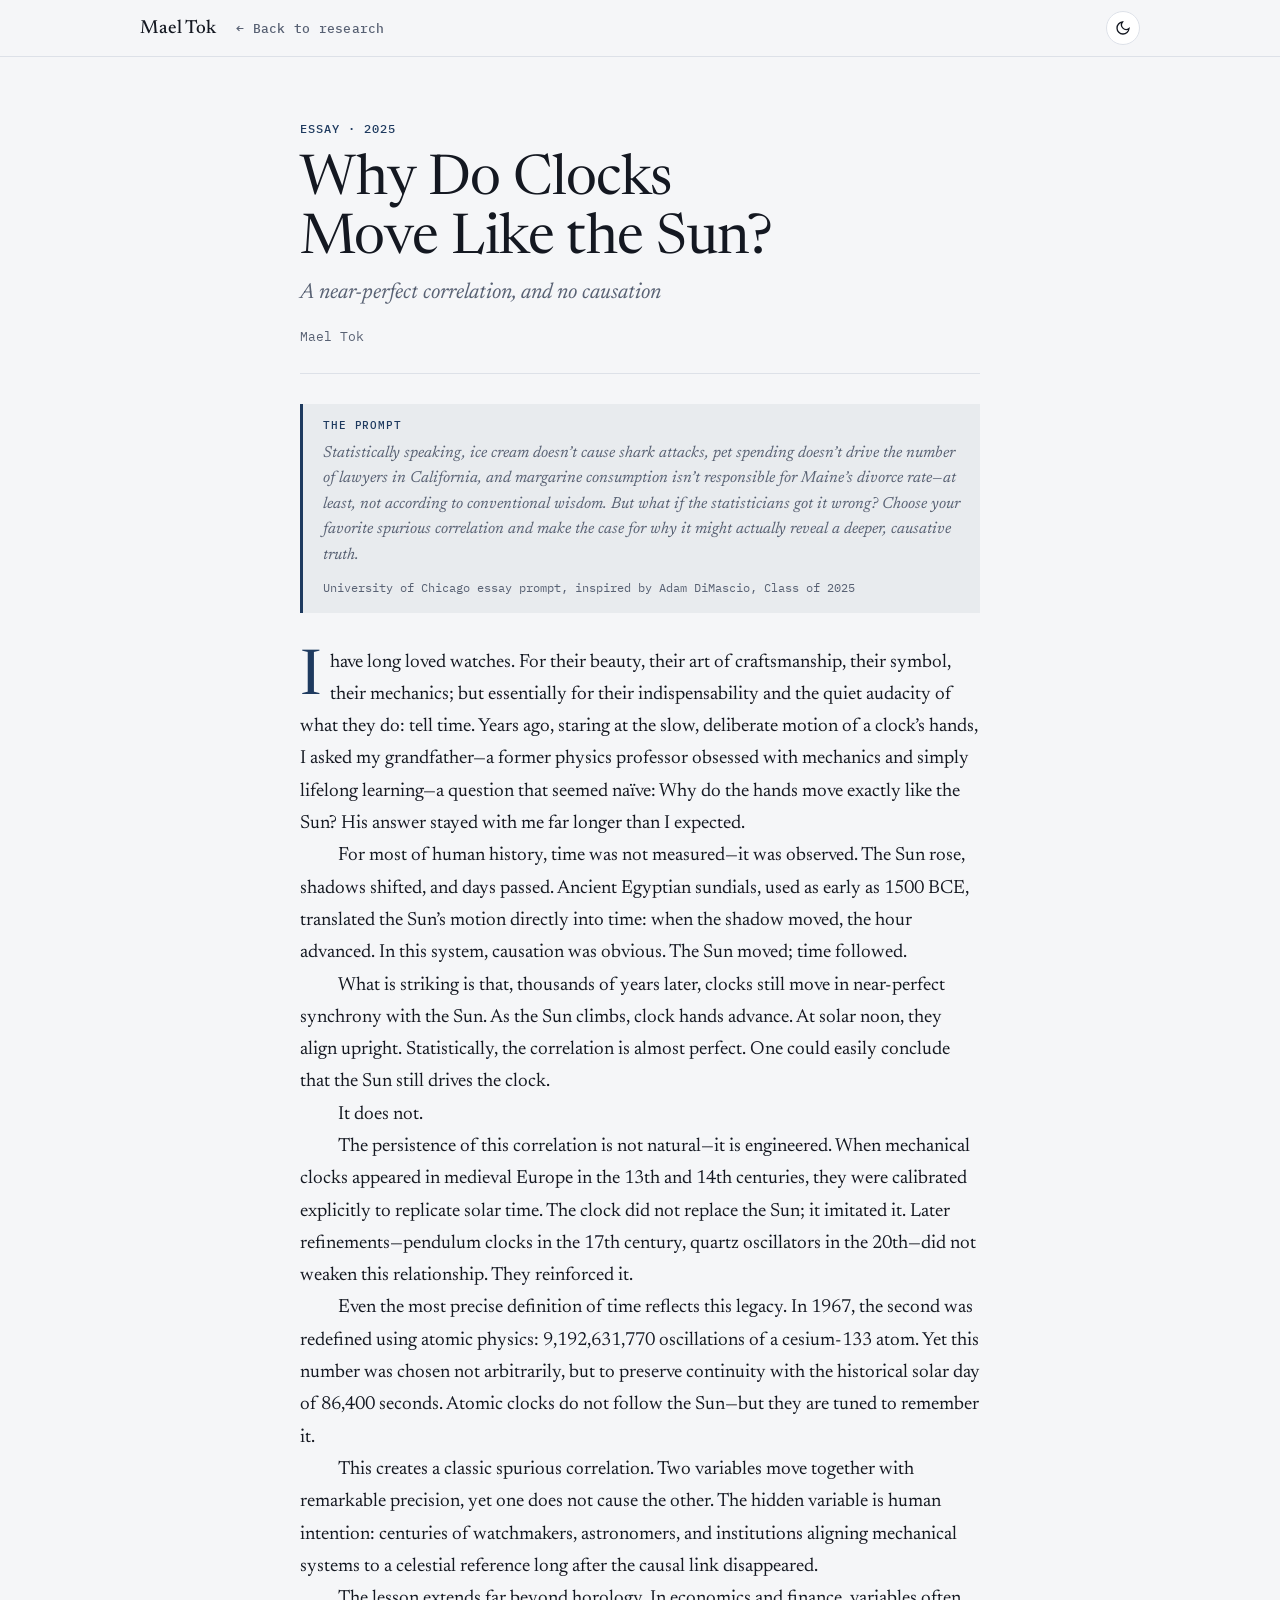
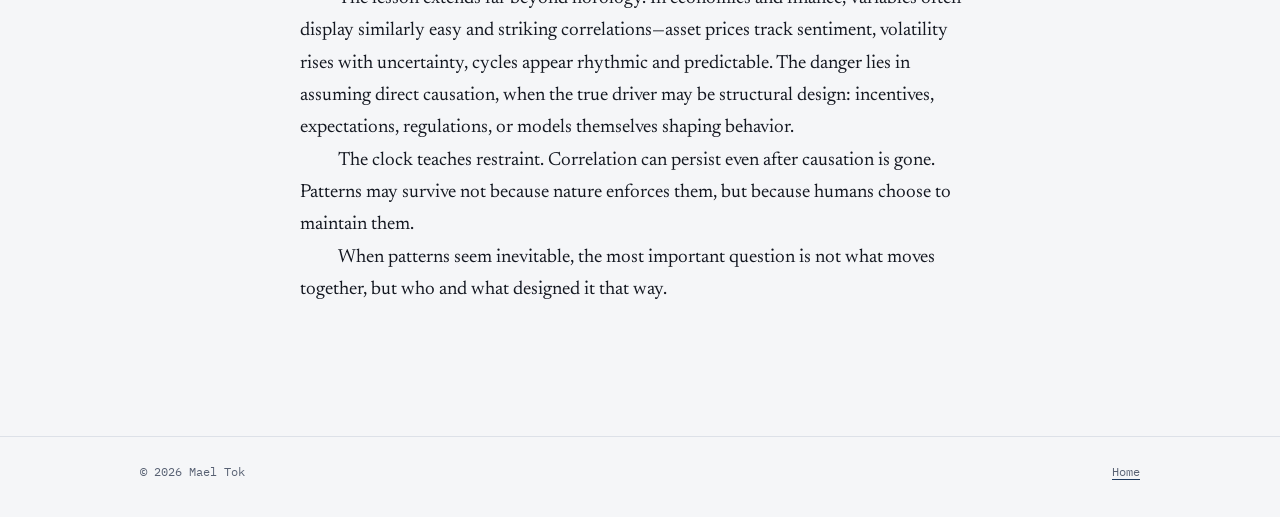
==== clocks.html @ ad17ec88 "Add clocks essay" ====
<!doctype html>
<html lang="en">
<head>
<meta charset="utf-8">
<meta name="viewport" content="width=device-width, initial-scale=1, viewport-fit=cover">
<title>Why Do Clocks Move Like the Sun?</title>
<meta name="description" content="An essay by Mael Tok on a near-perfect correlation that is not causation.">
<link rel="icon" href="data:image/svg+xml,%3Csvg xmlns='http://www.w3.org/2000/svg' viewBox='0 0 64 64'%3E%3Crect width='64' height='64' rx='14' fill='%231e3a5f'/%3E%3Ctext x='32' y='43' font-family='Georgia,serif' font-size='30' fill='white' text-anchor='middle'%3EMT%3C/text%3E%3C/svg%3E">
<link rel="preconnect" href="https://fonts.googleapis.com">
<link rel="preconnect" href="https://fonts.gstatic.com" crossorigin>
<link rel="stylesheet" href="https://fonts.googleapis.com/css2?family=IBM+Plex+Mono:wght@400;500&family=IBM+Plex+Sans:wght@400;500;600&family=Newsreader:ital,opsz,wght@0,6..72,400;0,6..72,500;1,6..72,400&display=swap">
<link rel="stylesheet" href="assets/style.css">
</head>
<body>
<header class="site-header">
  <div class="wrap">
    <a class="brand" href="index.html">Mael Tok</a>
    <nav class="nav" aria-label="Back"><a href="index.html#research">← Back to research</a></nav>
    <button class="theme-toggle" type="button" aria-label="Switch theme"></button>
  </div>
</header>

<main class="wrap">
  <article class="essay">
    <p class="eyebrow">Essay · 2025</p>
    <h1>Why Do Clocks Move Like the Sun?</h1>
    <p class="sub">A near-perfect correlation, and no causation</p>
    <p class="byline">Mael Tok</p>

    <blockquote class="prompt">
      <span>The prompt</span>
      Statistically speaking, ice cream doesn’t cause shark attacks, pet spending doesn’t drive the number of lawyers in California, and margarine consumption isn’t responsible for Maine’s divorce rate—at least, not according to conventional wisdom. But what if the statisticians got it wrong? Choose your favorite spurious correlation and make the case for why it might actually reveal a deeper, causative truth.
      <cite>University of Chicago essay prompt, inspired by Adam DiMascio, Class of 2025</cite>
    </blockquote>

    <div class="body">
      <p>I have long loved watches. For their beauty, their art of craftsmanship, their symbol, their mechanics; but essentially for their indispensability and the quiet audacity of what they do: tell time. Years ago, staring at the slow, deliberate motion of a clock’s hands, I asked my grandfather—a former physics professor obsessed with mechanics and simply lifelong learning—a question that seemed naïve: Why do the hands move exactly like the Sun? His answer stayed with me far longer than I expected.</p>
      <p>For most of human history, time was not measured—it was observed. The Sun rose, shadows shifted, and days passed. Ancient Egyptian sundials, used as early as 1500 BCE, translated the Sun’s motion directly into time: when the shadow moved, the hour advanced. In this system, causation was obvious. The Sun moved; time followed.</p>
      <p>What is striking is that, thousands of years later, clocks still move in near-perfect synchrony with the Sun. As the Sun climbs, clock hands advance. At solar noon, they align upright. Statistically, the correlation is almost perfect. One could easily conclude that the Sun still drives the clock.</p>
      <p>It does not.</p>
      <p>The persistence of this correlation is not natural—it is engineered. When mechanical clocks appeared in medieval Europe in the 13th and 14th centuries, they were calibrated explicitly to replicate solar time. The clock did not replace the Sun; it imitated it. Later refinements—pendulum clocks in the 17th century, quartz oscillators in the 20th—did not weaken this relationship. They reinforced it.</p>
      <p>Even the most precise definition of time reflects this legacy. In 1967, the second was redefined using atomic physics: 9,192,631,770 oscillations of a cesium-133 atom. Yet this number was chosen not arbitrarily, but to preserve continuity with the historical solar day of 86,400 seconds. Atomic clocks do not follow the Sun—but they are tuned to remember it.</p>
      <p>This creates a classic spurious correlation. Two variables move together with remarkable precision, yet one does not cause the other. The hidden variable is human intention: centuries of watchmakers, astronomers, and institutions aligning mechanical systems to a celestial reference long after the causal link disappeared.</p>
      <p>The lesson extends far beyond horology. In economics and finance, variables often display similarly easy and striking correlations—asset prices track sentiment, volatility rises with uncertainty, cycles appear rhythmic and predictable. The danger lies in assuming direct causation, when the true driver may be structural design: incentives, expectations, regulations, or models themselves shaping behavior.</p>
      <p>The clock teaches restraint. Correlation can persist even after causation is gone. Patterns may survive not because nature enforces them, but because humans choose to maintain them.</p>
      <p>When patterns seem inevitable, the most important question is not what moves together, but who and what designed it that way.</p>
    </div>
  </article>
</main>

<footer>
  <div class="wrap">
    <span>© 2026 Mael Tok</span>
    <a href="index.html">Home</a>
  </div>
</footer>
<script src="assets/main.js"></script>
</body>
</html>
---- assets/style.css ----
/* Layout: one editorial column (max 1040px), mono section labels, photos as the only "cards". */
:root {
  --paper: #f5f6f8;
  --surface: #ffffff;
  --ink: #141821;
  --muted: #586173;
  --line: #dde1e8;
  --accent: #1e3a5f;          /* navy, like a well-cut blazer */
  --accent-soft: rgba(30, 58, 95, 0.08);
  --dot: #c5cbd6;
  --path: #141821;
  --font-display: "Newsreader", "Iowan Old Style", Georgia, serif;
  --font-body: "IBM Plex Sans", "Segoe UI", system-ui, -apple-system, sans-serif;
  --font-mono: "IBM Plex Mono", ui-monospace, "SFMono-Regular", Menlo, monospace;
  --radius: 6px;
}
@media (prefers-color-scheme: dark) {
  :root:not([data-theme="light"]) {
    --paper: #0f1218; --surface: #161a22; --ink: #e9ebef; --muted: #9ba4b4; --line: #262c37;
    --accent: #9fbbdc; --accent-soft: rgba(159, 187, 220, 0.12); --dot: #2b323f; --path: #e9ebef;
    color-scheme: dark;
  }
}
:root[data-theme="dark"] {
  --paper: #0f1218; --surface: #161a22; --ink: #e9ebef; --muted: #9ba4b4; --line: #262c37;
  --accent: #9fbbdc; --accent-soft: rgba(159, 187, 220, 0.12); --dot: #2b323f; --path: #e9ebef;
  color-scheme: dark;
}

* { box-sizing: border-box; }
html { scroll-behavior: smooth; scroll-padding-top: 72px; }
@media (prefers-reduced-motion: reduce) { html { scroll-behavior: auto; } }
body {
  margin: 0;
  background: var(--paper);
  color: var(--ink);
  font: 400 17px/1.65 var(--font-body);
  -webkit-font-smoothing: antialiased;
}
img { max-width: 100%; display: block; }
a { color: inherit; text-decoration-color: var(--accent); text-underline-offset: 3px; text-decoration-thickness: 1px; }
a:hover { color: var(--accent); }
:focus-visible { outline: 2px solid var(--accent); outline-offset: 3px; border-radius: 2px; }
.wrap {
  max-width: 1040px; margin: 0 auto;
  padding-left: max(20px, env(safe-area-inset-left, 0px));
  padding-right: max(20px, env(safe-area-inset-right, 0px));
}

/* ---------- Header ---------- */
body::before { content: ""; position: fixed; inset: 0 0 auto; height: env(safe-area-inset-top, 0px); z-index: 30; background: var(--paper); }
.site-header {
  position: sticky; top: env(safe-area-inset-top, 0px); z-index: 20;
  background: color-mix(in srgb, var(--paper) 86%, transparent);
  backdrop-filter: blur(10px); -webkit-backdrop-filter: blur(10px);
  border-bottom: 1px solid var(--line);
}
.site-header .wrap { display: flex; align-items: center; gap: 20px; height: 56px; }
.brand { font: 500 19px/1 var(--font-display); text-decoration: none; white-space: nowrap; }
.nav { display: flex; gap: 18px; overflow-x: auto; scrollbar-width: none; flex: 1; min-width: 0; }
.nav::-webkit-scrollbar { display: none; }
.nav a { font: 500 13px/1 var(--font-mono); text-decoration: none; color: var(--muted); white-space: nowrap; padding: 6px 0; letter-spacing: 0.02em; }
.nav a:hover { color: var(--accent); }
.theme-toggle {
  border: 1px solid var(--line); background: var(--surface); color: var(--ink);
  width: 34px; height: 34px; border-radius: 50%; cursor: pointer; display: grid; place-items: center; flex: none;
}
.theme-toggle svg { width: 16px; height: 16px; }

/* ---------- Hero ---------- */
.hero { position: relative; overflow: hidden; border-bottom: 1px solid var(--line); }
.hero canvas {
  position: absolute; inset: 0; width: 100%; height: 100%; pointer-events: none;
  -webkit-mask-image: linear-gradient(to right, transparent 0%, rgba(0,0,0,0.35) 35%, #000 70%);
          mask-image: linear-gradient(to right, transparent 0%, rgba(0,0,0,0.35) 35%, #000 70%);
}
.hero .wrap { position: relative; padding-block: 88px 64px; }
.eyebrow { font: 500 12px/1.4 var(--font-mono); letter-spacing: 0.08em; text-transform: uppercase; color: var(--accent); margin: 0 0 14px; }
.hero h1 { font: 400 clamp(52px, 9vw, 104px)/0.95 var(--font-display); letter-spacing: -0.02em; margin: 0 0 22px; }
.hero h1 em { font-style: italic; }
.hero .lede { font-size: clamp(18px, 2.2vw, 21px); max-width: 34ch; margin: 0 0 30px; color: var(--ink); }
.actions { display: flex; flex-wrap: wrap; gap: 10px; }
.btn {
  display: inline-flex; align-items: center; gap: 8px; text-decoration: none;
  font: 500 14px/1 var(--font-body); padding: 11px 16px; border-radius: 999px;
  border: 1px solid var(--line); background: var(--surface); color: var(--ink);
  transition: border-color .2s, color .2s, transform .2s;
}
.btn:hover { border-color: var(--accent); color: var(--accent); transform: translateY(-1px); }
.btn.primary { background: var(--ink); color: var(--paper); border-color: var(--ink); }
.btn.primary:hover { background: var(--accent); border-color: var(--accent); color: var(--paper); }
.formula { margin-top: 40px; font: 400 12px/1.5 var(--font-mono); color: var(--muted); }

/* ---------- Sections ---------- */
section { padding-block: 84px 20px; }
.section-head { display: flex; align-items: baseline; gap: 16px; margin-bottom: 36px; border-top: 1px solid var(--ink); padding-top: 14px; }
.section-head .label { font: 500 12px/1 var(--font-mono); letter-spacing: 0.08em; text-transform: uppercase; color: var(--accent); flex: none; width: 150px; }
.section-head h2 { font: 400 clamp(30px, 4vw, 42px)/1.1 var(--font-display); margin: 0; letter-spacing: -0.01em; text-wrap: balance; }
h3 { font: 500 22px/1.25 var(--font-display); margin: 0 0 6px; text-wrap: balance; }
p { margin: 0 0 14px; }
.muted { color: var(--muted); }
.mono { font-family: var(--font-mono); font-size: 13px; letter-spacing: 0.01em; }
.prose { max-width: 64ch; }

/* row: date / meta column + content */
.row { display: grid; grid-template-columns: 150px minmax(0, 1fr); gap: 16px; padding-block: 26px; border-top: 1px solid var(--line); }
.row:first-of-type { border-top: 0; padding-top: 0; }
.row .meta { font: 400 13px/1.5 var(--font-mono); color: var(--muted); }
.row .meta strong { display: block; color: var(--ink); font-weight: 500; }
.row ul { margin: 8px 0 0; padding-left: 18px; }
.row li { margin-bottom: 6px; }
.row li::marker { color: var(--accent); }
.links { display: flex; flex-wrap: wrap; gap: 6px 18px; margin-top: 10px; font: 500 14px/1.4 var(--font-body); }
.links a { text-decoration: none; border-bottom: 1px solid var(--accent); padding-bottom: 1px; }
.links a::after { content: " \2197"; font-size: 12px; color: var(--accent); }
.links a.internal::after { content: " \2192"; }
.tag { display: inline-block; font: 500 11px/1 var(--font-mono); letter-spacing: 0.06em; text-transform: uppercase; color: var(--accent); background: var(--accent-soft); padding: 5px 7px; border-radius: 3px; margin-bottom: 8px; }

/* photos */
figure { margin: 0; }
.photo { border-radius: var(--radius); overflow: hidden; background: var(--line); }
.photo img { width: 100%; height: 100%; object-fit: cover; transition: transform .6s ease; }
.photo:hover img { transform: scale(1.03); }
figcaption { font: 400 12px/1.45 var(--font-mono); color: var(--muted); margin-top: 8px; }
.with-photo { display: grid; grid-template-columns: minmax(0, 1fr) 190px; gap: 28px; align-items: start; }
.with-photo .photo { aspect-ratio: 3 / 4; }

/* ---------- About ---------- */
.about-grid { display: grid; grid-template-columns: 260px minmax(0, 1fr); gap: 44px; align-items: start; }
.about-grid .photo { aspect-ratio: 3 / 4; }
.about-text p:first-child { font: 400 23px/1.45 var(--font-display); }
.langs { display: flex; flex-wrap: wrap; gap: 8px; margin-top: 18px; }
.chip { font: 400 13px/1 var(--font-mono); border: 1px solid var(--line); border-radius: 999px; padding: 8px 12px; background: var(--surface); }
.chip b { font-weight: 500; color: var(--accent); }

/* map */
.places { margin-top: 64px; }
.places h3 { margin-bottom: 4px; }
.map { position: relative; width: 100%; aspect-ratio: 1000 / 347; margin-top: 22px; }
.map canvas, .map svg { position: absolute; inset: 0; width: 100%; height: 100%; }
.map .route { fill: none; stroke: var(--accent); stroke-width: 1.8; stroke-linecap: round; }
.map .route.minor { stroke-dasharray: 2 3; stroke-width: 1.4; }
.map .stop { fill: var(--accent); stroke: var(--paper); stroke-width: 2; transform-box: fill-box; transform-origin: center; transition: transform .3s; }
.map .stop.hl { transform: scale(1.8); }
.map .pulse { fill: none; stroke: var(--accent); stroke-width: 1.2; opacity: 0; transform-box: fill-box; transform-origin: center; }
.map .pulse.on { animation: pulse 2.2s ease-out infinite; }
@keyframes pulse { 0% { opacity: .7; transform: scale(1); } 100% { opacity: 0; transform: scale(4); } }
.map text { font: 500 13px var(--font-mono); fill: var(--ink); paint-order: stroke; stroke: var(--paper); stroke-width: 4px; stroke-linejoin: round; }
.timeline { list-style: none; margin: 18px 0 0; padding: 0; display: grid; grid-template-columns: repeat(5, minmax(0, 1fr)); gap: 10px; }
.timeline li { border-top: 2px solid var(--line); padding-top: 10px; transition: border-color .3s, opacity .3s; cursor: default; }
.timeline li.on, .timeline li:hover { border-color: var(--accent); }
.timeline .flags { display: flex; gap: 4px; margin-bottom: 6px; }
.timeline .flags img { width: 22px; height: 16.5px; border-radius: 2px; box-shadow: 0 0 0 1px var(--line); }
.timeline .city { font-weight: 500; line-height: 1.3; display: block; }
.timeline .years { font: 400 12px/1.4 var(--font-mono); color: var(--muted); }
.replay { margin-top: 14px; font: 500 13px/1 var(--font-mono); background: var(--surface); color: var(--ink); border: 1px solid var(--line); border-radius: 999px; padding: 9px 14px; cursor: pointer; }
.replay:hover { border-color: var(--accent); color: var(--accent); }
.timeline .note { font-size: 13px; color: var(--muted); line-height: 1.4; display: block; margin-top: 4px; }

/* ---------- Highlights ---------- */
.hl-grid { display: grid; grid-template-columns: repeat(2, minmax(0, 1fr)); gap: 44px 40px; }
.hl-grid > div { min-width: 0; }
.hl-grid .full { grid-column: 1 / -1; }
.pair { display: grid; grid-template-columns: repeat(2, minmax(0, 1fr)); gap: 12px; margin-top: 16px; }
.pair .photo { aspect-ratio: 3 / 4; }
.gallery { display: grid; grid-template-columns: repeat(5, minmax(0, 1fr)); gap: 14px; margin-top: 18px; }
.gallery .photo { aspect-ratio: 3 / 4; }
.gallery figcaption strong { display: block; color: var(--ink); font-weight: 500; }
.gallery figcaption q { display: block; margin-top: 4px; font-style: italic; font-family: var(--font-display); font-size: 14px; color: var(--ink); quotes: "\201C" "\201D"; }

/* ---------- Personal ---------- */
.p-row { display: grid; grid-template-columns: minmax(0, 1fr) 392px; gap: 40px; padding-block: 28px; border-top: 1px solid var(--line); align-items: start; }
.p-row:first-of-type { border-top: 0; padding-top: 0; }
.p-row > div:first-child { max-width: 52ch; }
.p-photos { display: grid; grid-template-columns: repeat(2, minmax(0, 1fr)); gap: 12px; }
.p-photos .photo { aspect-ratio: 3 / 4; }
.p-photos figure:only-child { grid-column: 2; }
.p-seminars { padding-top: 28px; border-top: 1px solid var(--line); }
.p-seminars .tag { display: none; }

/* ---------- Contact ---------- */
.contact-lines { display: grid; gap: 4px; font: 400 clamp(20px, 3vw, 28px)/1.5 var(--font-display); }
.contact-lines a { text-decoration: none; border-bottom: 1px solid var(--line); }
.contact-lines a:hover { border-color: var(--accent); }
.copy { font: 500 12px/1 var(--font-mono); border: 1px solid var(--line); background: var(--surface); color: var(--ink); border-radius: 999px; padding: 6px 10px; margin-left: 10px; cursor: pointer; vertical-align: middle; }
.copy:hover { border-color: var(--accent); color: var(--accent); }

footer { margin-top: 90px; border-top: 1px solid var(--line); }
footer .wrap { display: flex; flex-wrap: wrap; justify-content: space-between; gap: 10px; padding-block: 26px 36px; font: 400 12px/1.5 var(--font-mono); color: var(--muted); }

/* ---------- Reveal on scroll (elements start visible; JS only hides those below the fold) ---------- */
.pre { opacity: 0; transform: translateY(14px); }
.in { opacity: 1; transform: none; transition: opacity .7s ease, transform .7s ease; }

/* ---------- Essay page ---------- */
.essay { max-width: 680px; margin: 0 auto; padding-block: 64px 40px; }
.essay h1 { font: 400 clamp(38px, 6vw, 56px)/1.05 var(--font-display); margin: 8px 0 10px; letter-spacing: -0.01em; text-wrap: balance; }
.essay .sub { font: italic 400 22px/1.35 var(--font-display); color: var(--muted); margin: 0 0 18px; }
.essay .byline { font: 400 13px/1.5 var(--font-mono); color: var(--muted); padding-bottom: 26px; border-bottom: 1px solid var(--line); margin-bottom: 30px; }
.essay .body p { font: 400 19px/1.7 var(--font-display); text-indent: 2em; margin: 0; }
.essay .body p:first-child { text-indent: 0; }
.essay .body p:first-child::first-letter { float: left; font-size: 3.3em; line-height: 0.85; padding: 6px 8px 0 0; color: var(--accent); }
.essay .prompt { margin: 0 0 34px; padding: 16px 20px; border-left: 3px solid var(--accent); background: color-mix(in srgb, var(--accent) 6%, transparent); font: italic 400 16px/1.6 var(--font-display); color: var(--muted); }
.essay .prompt span { display: block; font: 500 11px/1 var(--font-mono); font-style: normal; letter-spacing: 0.08em; text-transform: uppercase; color: var(--accent); margin-bottom: 10px; }
.essay .prompt cite { display: block; margin-top: 10px; font: 400 12px/1.5 var(--font-mono); font-style: normal; }
.essay sup a { text-decoration: none; color: var(--accent); font-family: var(--font-mono); font-size: 11px; padding-left: 1px; }
.essay .refs { margin-top: 40px; padding-top: 18px; border-top: 1px solid var(--line); font-size: 14px; }
.essay .refs h2 { font: 500 12px/1 var(--font-mono); letter-spacing: 0.08em; text-transform: uppercase; color: var(--accent); margin: 0 0 14px; }
.essay .refs ol { padding-left: 20px; margin: 0; }
.essay .refs li { margin-bottom: 8px; overflow-wrap: anywhere; }

/* ---------- Responsive ---------- */
@media (max-width: 860px) {
  .gallery { grid-template-columns: repeat(3, minmax(0, 1fr)); }
}
@media (max-width: 720px) {
  body { font-size: 16px; }
  section { padding-block: 64px 10px; }
  .section-head { flex-direction: column; gap: 8px; }
  .section-head .label { width: auto; }
  .row { grid-template-columns: 1fr; gap: 6px; }
  .about-grid { grid-template-columns: 1fr; gap: 26px; }
  .about-grid .photo { max-width: 260px; }
  .with-photo { grid-template-columns: 1fr; }
  .with-photo .photo { max-width: 220px; }
  .p-row { grid-template-columns: 1fr; gap: 16px; }
  .p-photos figure:only-child { grid-column: 1; }
  .hl-grid { grid-template-columns: 1fr; }
  .timeline { grid-template-columns: 1fr; gap: 0; }
  .timeline li { display: grid; grid-template-columns: 56px minmax(0, 1fr); column-gap: 10px; border-top-width: 1px; padding-block: 10px; }
  .timeline li .flags { grid-row: 1 / span 3; margin: 2px 0 0; }
  .hero canvas { opacity: 0.4; }
  .gallery { grid-template-columns: repeat(2, minmax(0, 1fr)); }
  .hero .wrap { padding-block: 64px 48px; }
  .map text { font-size: 22px; stroke-width: 6px; }
}
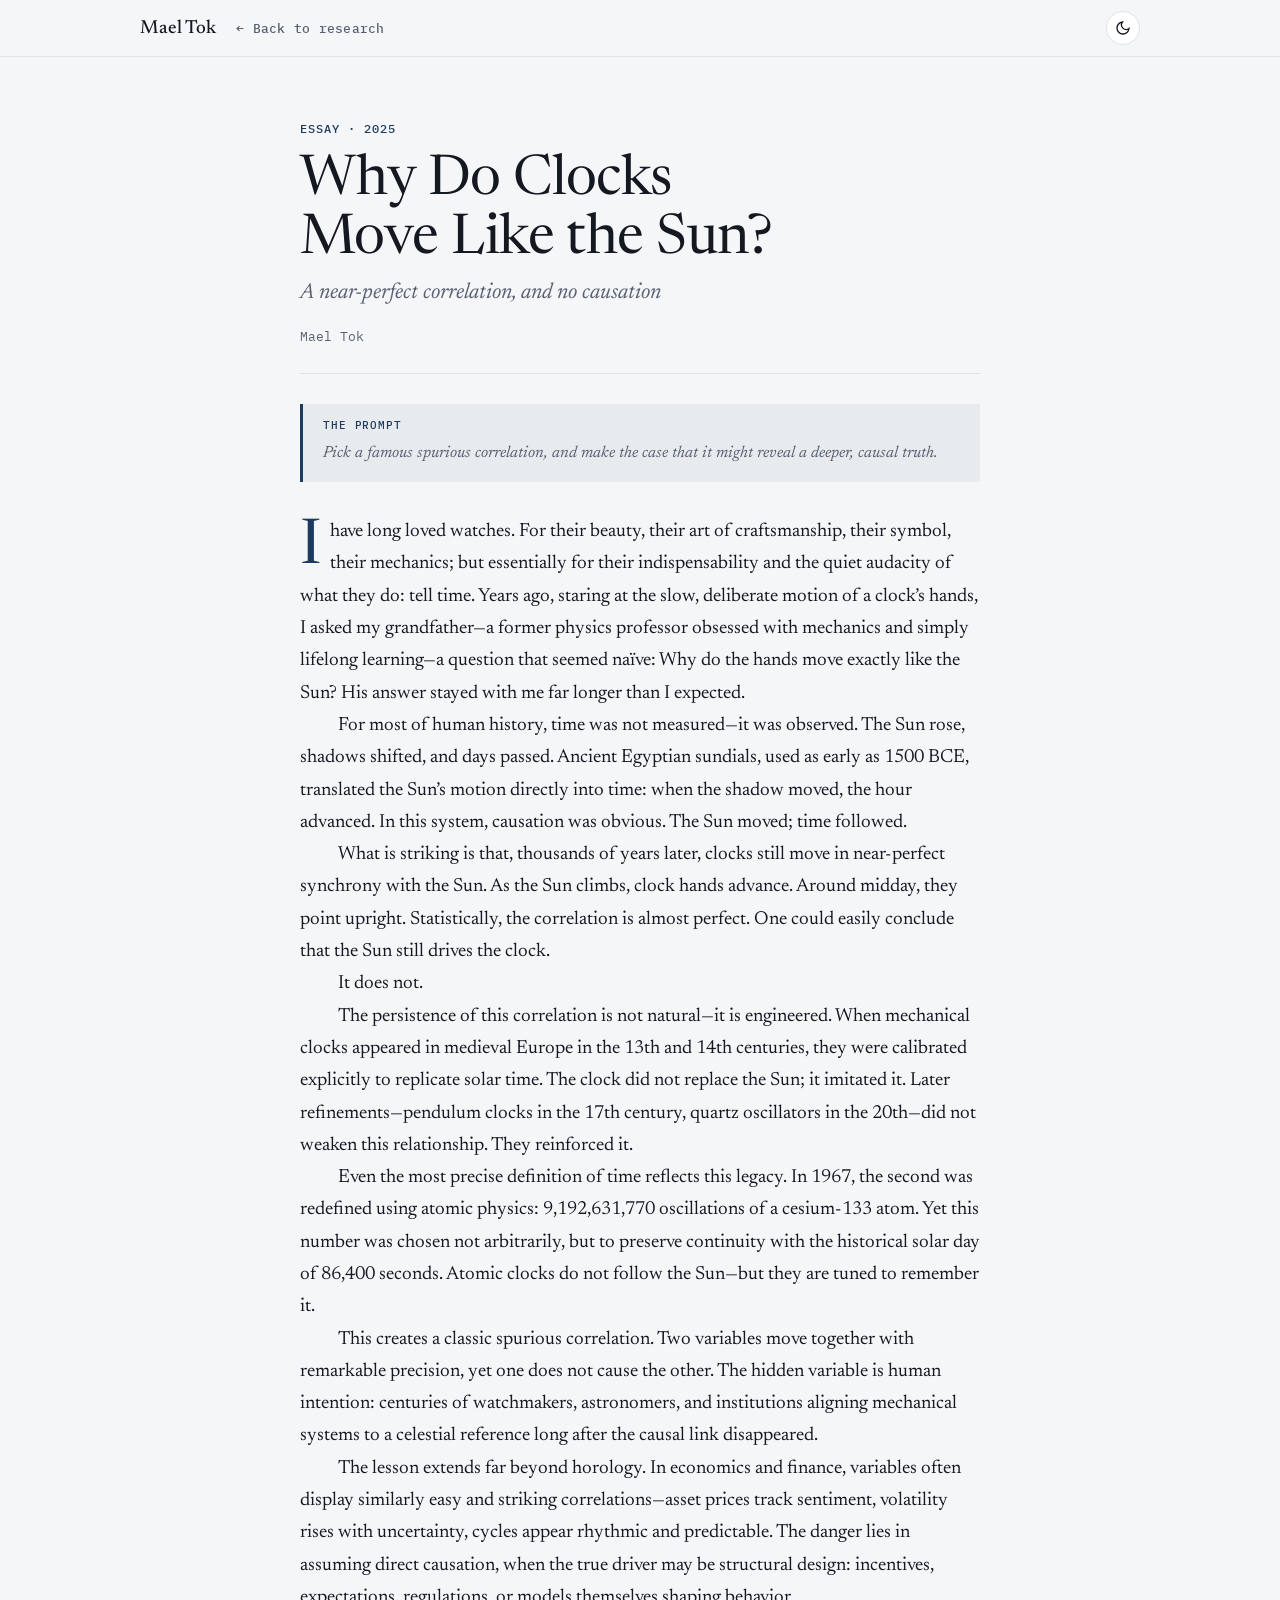
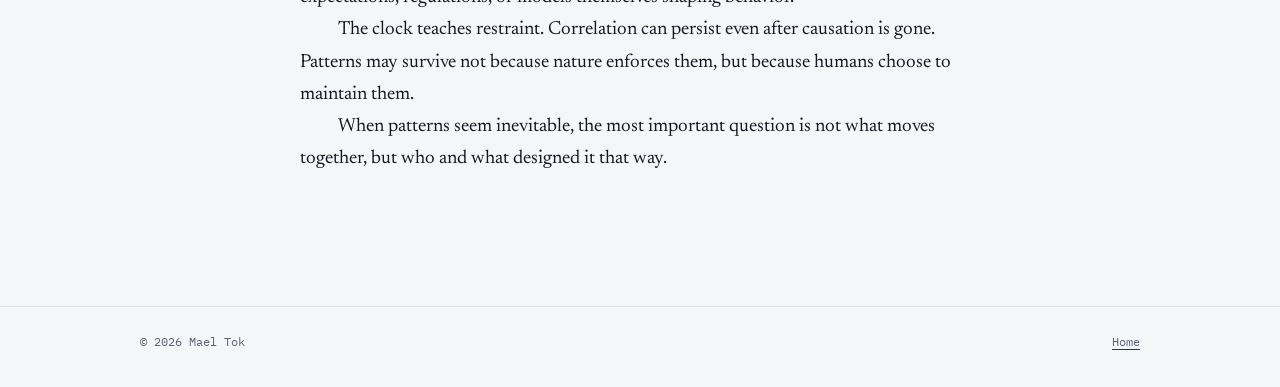
==== commit a1bcfa1f: "Edit clocks essay" ====
--- a/clocks.html
+++ b/clocks.html
@@ -29,14 +29,13 @@
 
     <blockquote class="prompt">
       <span>The prompt</span>
-      Statistically speaking, ice cream doesn’t cause shark attacks, pet spending doesn’t drive the number of lawyers in California, and margarine consumption isn’t responsible for Maine’s divorce rate—at least, not according to conventional wisdom. But what if the statisticians got it wrong? Choose your favorite spurious correlation and make the case for why it might actually reveal a deeper, causative truth.
-      <cite>University of Chicago essay prompt, inspired by Adam DiMascio, Class of 2025</cite>
+      Pick a famous spurious correlation, and make the case that it might reveal a deeper, causal truth.
     </blockquote>
 
     <div class="body">
       <p>I have long loved watches. For their beauty, their art of craftsmanship, their symbol, their mechanics; but essentially for their indispensability and the quiet audacity of what they do: tell time. Years ago, staring at the slow, deliberate motion of a clock’s hands, I asked my grandfather—a former physics professor obsessed with mechanics and simply lifelong learning—a question that seemed naïve: Why do the hands move exactly like the Sun? His answer stayed with me far longer than I expected.</p>
       <p>For most of human history, time was not measured—it was observed. The Sun rose, shadows shifted, and days passed. Ancient Egyptian sundials, used as early as 1500 BCE, translated the Sun’s motion directly into time: when the shadow moved, the hour advanced. In this system, causation was obvious. The Sun moved; time followed.</p>
-      <p>What is striking is that, thousands of years later, clocks still move in near-perfect synchrony with the Sun. As the Sun climbs, clock hands advance. At solar noon, they align upright. Statistically, the correlation is almost perfect. One could easily conclude that the Sun still drives the clock.</p>
+      <p>What is striking is that, thousands of years later, clocks still move in near-perfect synchrony with the Sun. As the Sun climbs, clock hands advance. Around midday, they point upright. Statistically, the correlation is almost perfect. One could easily conclude that the Sun still drives the clock.</p>
       <p>It does not.</p>
       <p>The persistence of this correlation is not natural—it is engineered. When mechanical clocks appeared in medieval Europe in the 13th and 14th centuries, they were calibrated explicitly to replicate solar time. The clock did not replace the Sun; it imitated it. Later refinements—pendulum clocks in the 17th century, quartz oscillators in the 20th—did not weaken this relationship. They reinforced it.</p>
       <p>Even the most precise definition of time reflects this legacy. In 1967, the second was redefined using atomic physics: 9,192,631,770 oscillations of a cesium-133 atom. Yet this number was chosen not arbitrarily, but to preserve continuity with the historical solar day of 86,400 seconds. Atomic clocks do not follow the Sun—but they are tuned to remember it.</p>
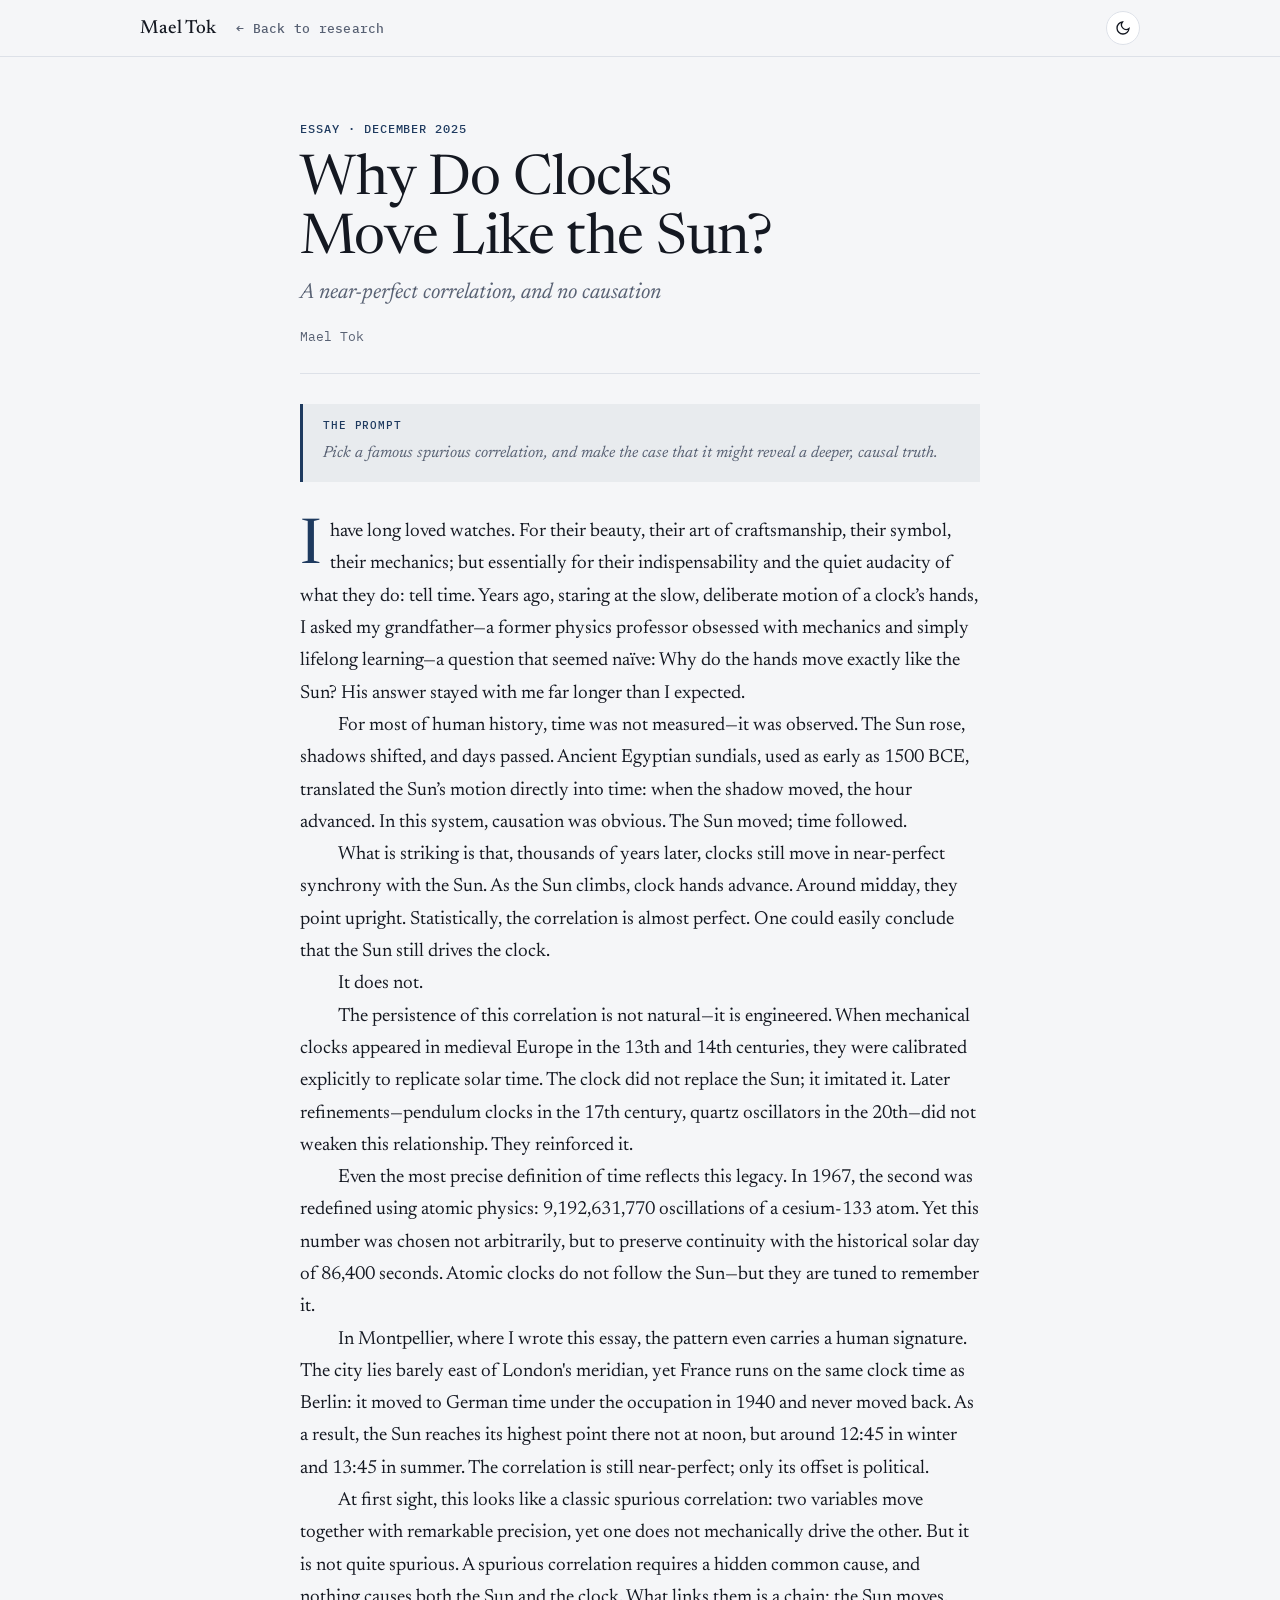
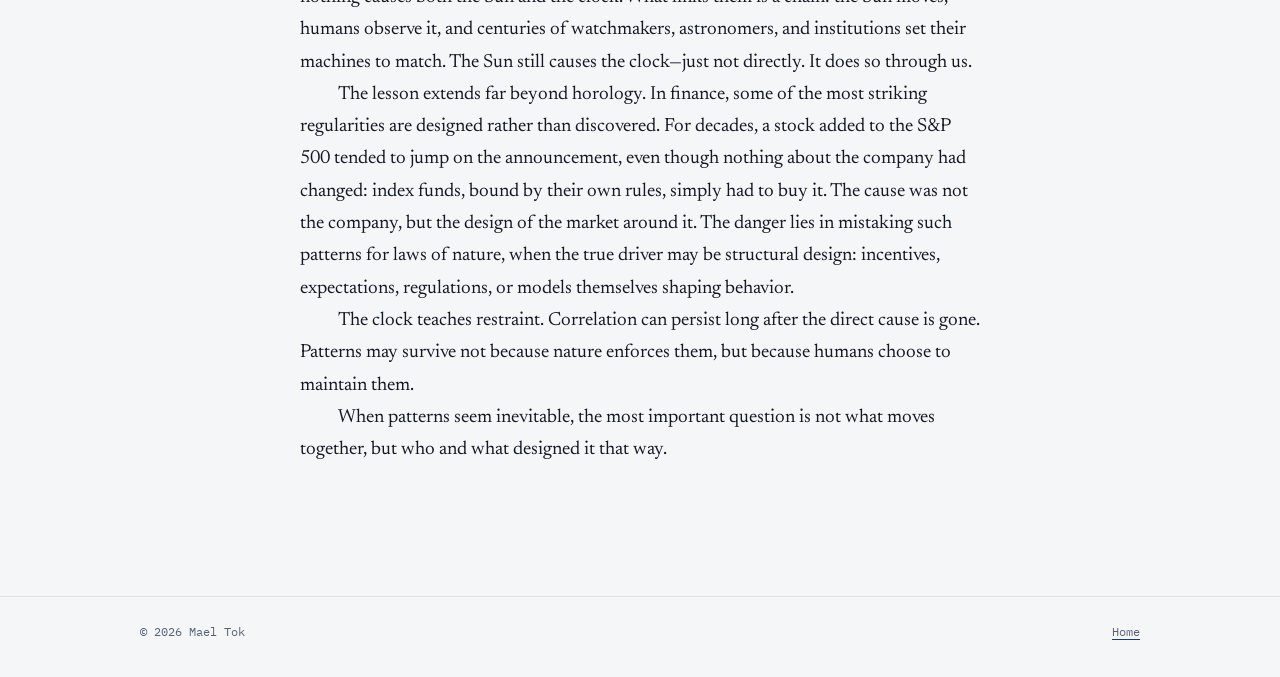
==== commit 0212298d: "Revise clocks essay, update essay dates" ====
--- a/clocks.html
+++ b/clocks.html
@@ -22,7 +22,7 @@
 
 <main class="wrap">
   <article class="essay">
-    <p class="eyebrow">Essay · 2025</p>
+    <p class="eyebrow">Essay · December 2025</p>
     <h1>Why Do Clocks Move Like the Sun?</h1>
     <p class="sub">A near-perfect correlation, and no causation</p>
     <p class="byline">Mael Tok</p>
@@ -39,9 +39,10 @@
       <p>It does not.</p>
       <p>The persistence of this correlation is not natural—it is engineered. When mechanical clocks appeared in medieval Europe in the 13th and 14th centuries, they were calibrated explicitly to replicate solar time. The clock did not replace the Sun; it imitated it. Later refinements—pendulum clocks in the 17th century, quartz oscillators in the 20th—did not weaken this relationship. They reinforced it.</p>
       <p>Even the most precise definition of time reflects this legacy. In 1967, the second was redefined using atomic physics: 9,192,631,770 oscillations of a cesium-133 atom. Yet this number was chosen not arbitrarily, but to preserve continuity with the historical solar day of 86,400 seconds. Atomic clocks do not follow the Sun—but they are tuned to remember it.</p>
-      <p>This creates a classic spurious correlation. Two variables move together with remarkable precision, yet one does not cause the other. The hidden variable is human intention: centuries of watchmakers, astronomers, and institutions aligning mechanical systems to a celestial reference long after the causal link disappeared.</p>
-      <p>The lesson extends far beyond horology. In economics and finance, variables often display similarly easy and striking correlations—asset prices track sentiment, volatility rises with uncertainty, cycles appear rhythmic and predictable. The danger lies in assuming direct causation, when the true driver may be structural design: incentives, expectations, regulations, or models themselves shaping behavior.</p>
-      <p>The clock teaches restraint. Correlation can persist even after causation is gone. Patterns may survive not because nature enforces them, but because humans choose to maintain them.</p>
+      <p>In Montpellier, where I wrote this essay, the pattern even carries a human signature. The city lies barely east of London's meridian, yet France runs on the same clock time as Berlin: it moved to German time under the occupation in 1940 and never moved back. As a result, the Sun reaches its highest point there not at noon, but around 12:45 in winter and 13:45 in summer. The correlation is still near-perfect; only its offset is political.</p>
+      <p>At first sight, this looks like a classic spurious correlation: two variables move together with remarkable precision, yet one does not mechanically drive the other. But it is not quite spurious. A spurious correlation requires a hidden common cause, and nothing causes both the Sun and the clock. What links them is a chain: the Sun moves, humans observe it, and centuries of watchmakers, astronomers, and institutions set their machines to match. The Sun still causes the clock—just not directly. It does so through us.</p>
+      <p>The lesson extends far beyond horology. In finance, some of the most striking regularities are designed rather than discovered. For decades, a stock added to the S&amp;P 500 tended to jump on the announcement, even though nothing about the company had changed: index funds, bound by their own rules, simply had to buy it. The cause was not the company, but the design of the market around it. The danger lies in mistaking such patterns for laws of nature, when the true driver may be structural design: incentives, expectations, regulations, or models themselves shaping behavior.</p>
+      <p>The clock teaches restraint. Correlation can persist long after the direct cause is gone. Patterns may survive not because nature enforces them, but because humans choose to maintain them.</p>
       <p>When patterns seem inevitable, the most important question is not what moves together, but who and what designed it that way.</p>
     </div>
   </article>
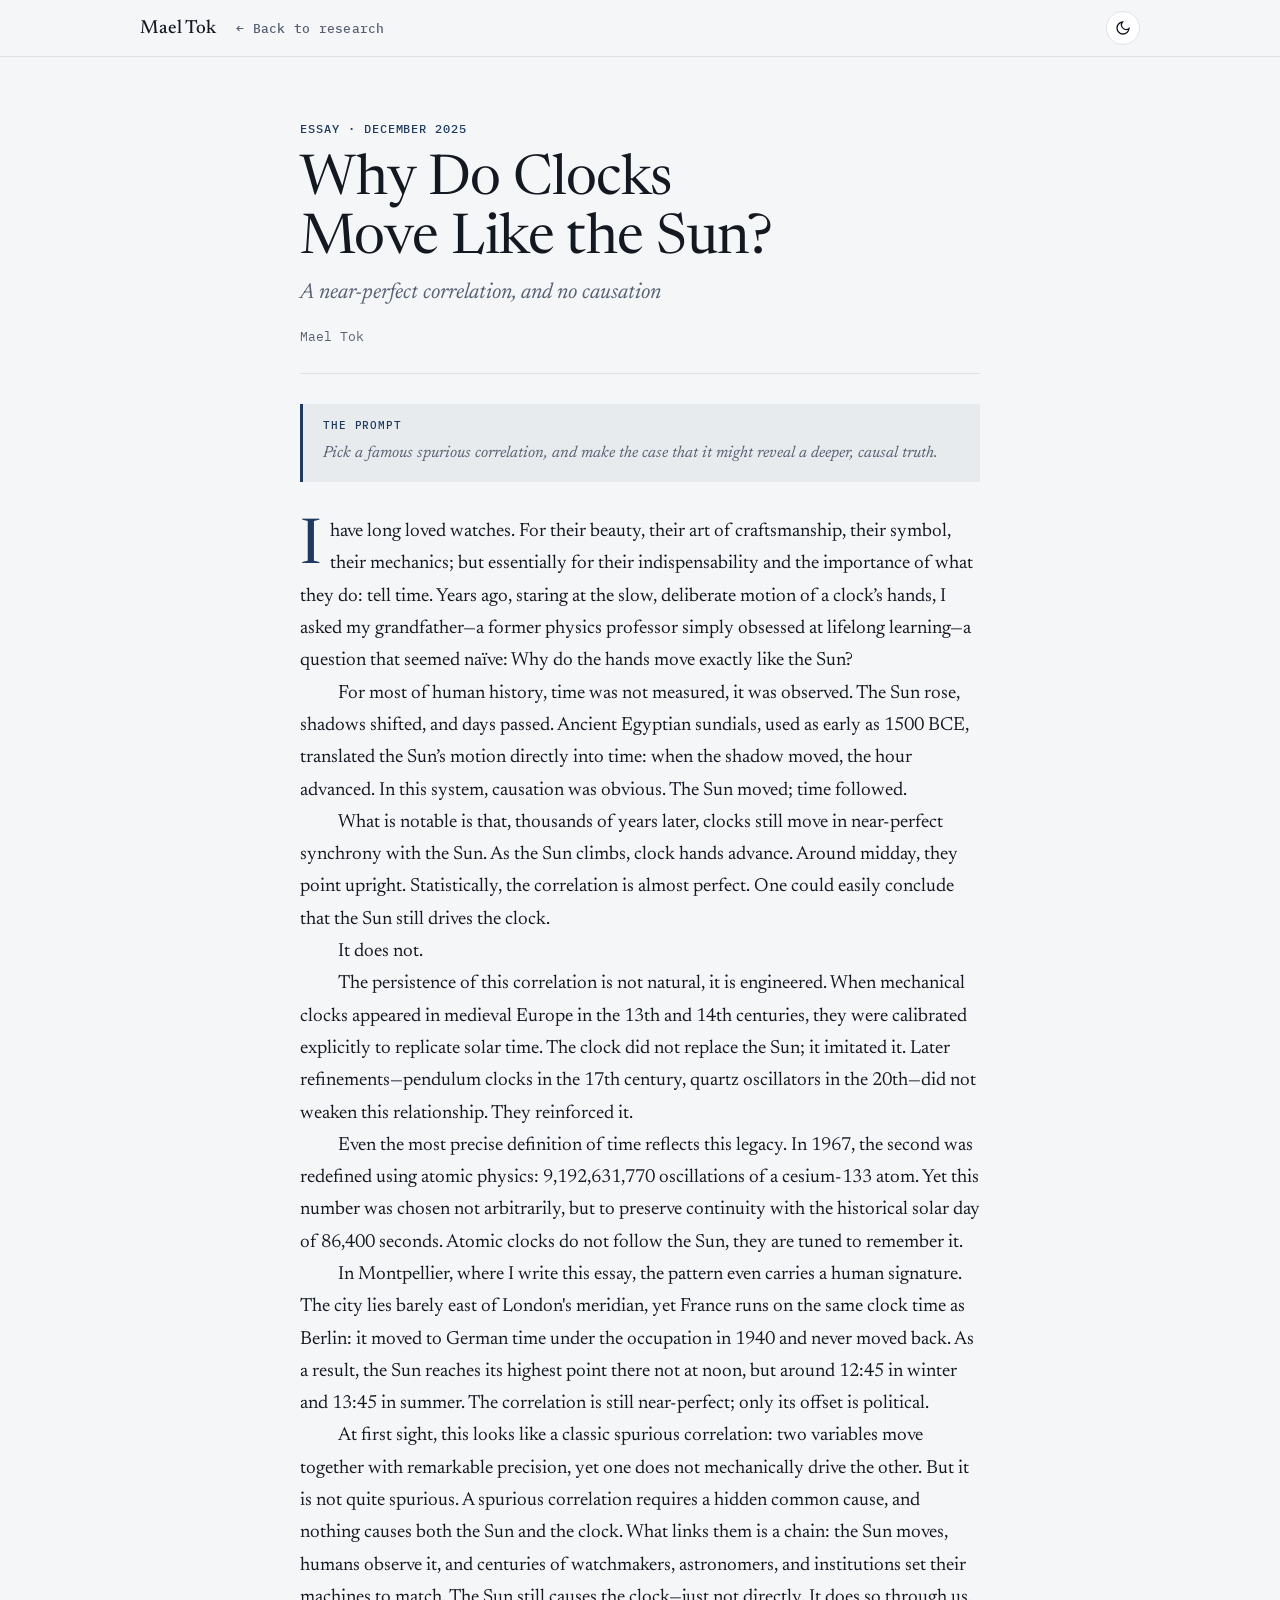
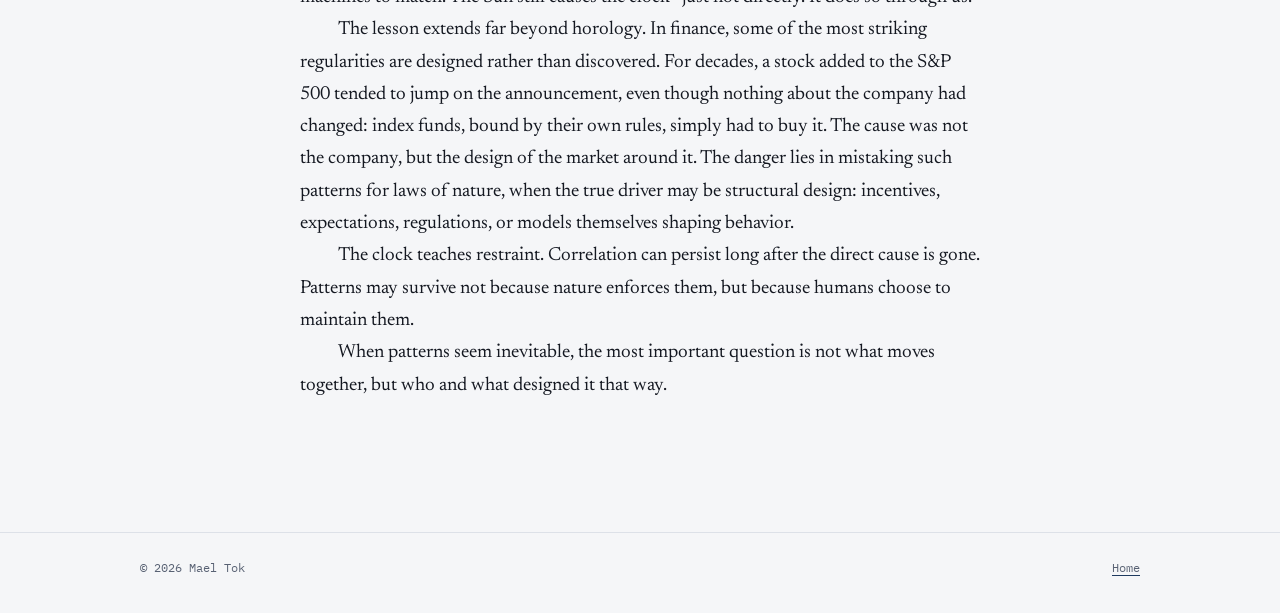
==== commit d45f9105: "Update clocks.html" ====
--- a/clocks.html
+++ b/clocks.html
@@ -33,13 +33,13 @@
     </blockquote>
 
     <div class="body">
-      <p>I have long loved watches. For their beauty, their art of craftsmanship, their symbol, their mechanics; but essentially for their indispensability and the quiet audacity of what they do: tell time. Years ago, staring at the slow, deliberate motion of a clock’s hands, I asked my grandfather—a former physics professor obsessed with mechanics and simply lifelong learning—a question that seemed naïve: Why do the hands move exactly like the Sun? His answer stayed with me far longer than I expected.</p>
-      <p>For most of human history, time was not measured—it was observed. The Sun rose, shadows shifted, and days passed. Ancient Egyptian sundials, used as early as 1500 BCE, translated the Sun’s motion directly into time: when the shadow moved, the hour advanced. In this system, causation was obvious. The Sun moved; time followed.</p>
-      <p>What is striking is that, thousands of years later, clocks still move in near-perfect synchrony with the Sun. As the Sun climbs, clock hands advance. Around midday, they point upright. Statistically, the correlation is almost perfect. One could easily conclude that the Sun still drives the clock.</p>
+      <p>I have long loved watches. For their beauty, their art of craftsmanship, their symbol, their mechanics; but essentially for their indispensability and the importance of what they do: tell time. Years ago, staring at the slow, deliberate motion of a clock’s hands, I asked my grandfather—a former physics professor simply obsessed at lifelong learning—a question that seemed naïve: Why do the hands move exactly like the Sun?</p>
+      <p>For most of human history, time was not measured, it was observed. The Sun rose, shadows shifted, and days passed. Ancient Egyptian sundials, used as early as 1500 BCE, translated the Sun’s motion directly into time: when the shadow moved, the hour advanced. In this system, causation was obvious. The Sun moved; time followed.</p>
+      <p>What is notable is that, thousands of years later, clocks still move in near-perfect synchrony with the Sun. As the Sun climbs, clock hands advance. Around midday, they point upright. Statistically, the correlation is almost perfect. One could easily conclude that the Sun still drives the clock.</p>
       <p>It does not.</p>
-      <p>The persistence of this correlation is not natural—it is engineered. When mechanical clocks appeared in medieval Europe in the 13th and 14th centuries, they were calibrated explicitly to replicate solar time. The clock did not replace the Sun; it imitated it. Later refinements—pendulum clocks in the 17th century, quartz oscillators in the 20th—did not weaken this relationship. They reinforced it.</p>
-      <p>Even the most precise definition of time reflects this legacy. In 1967, the second was redefined using atomic physics: 9,192,631,770 oscillations of a cesium-133 atom. Yet this number was chosen not arbitrarily, but to preserve continuity with the historical solar day of 86,400 seconds. Atomic clocks do not follow the Sun—but they are tuned to remember it.</p>
-      <p>In Montpellier, where I wrote this essay, the pattern even carries a human signature. The city lies barely east of London's meridian, yet France runs on the same clock time as Berlin: it moved to German time under the occupation in 1940 and never moved back. As a result, the Sun reaches its highest point there not at noon, but around 12:45 in winter and 13:45 in summer. The correlation is still near-perfect; only its offset is political.</p>
+      <p>The persistence of this correlation is not natural, it is engineered. When mechanical clocks appeared in medieval Europe in the 13th and 14th centuries, they were calibrated explicitly to replicate solar time. The clock did not replace the Sun; it imitated it. Later refinements—pendulum clocks in the 17th century, quartz oscillators in the 20th—did not weaken this relationship. They reinforced it.</p>
+      <p>Even the most precise definition of time reflects this legacy. In 1967, the second was redefined using atomic physics: 9,192,631,770 oscillations of a cesium-133 atom. Yet this number was chosen not arbitrarily, but to preserve continuity with the historical solar day of 86,400 seconds. Atomic clocks do not follow the Sun, they are tuned to remember it.</p>
+      <p>In Montpellier, where I write this essay, the pattern even carries a human signature. The city lies barely east of London's meridian, yet France runs on the same clock time as Berlin: it moved to German time under the occupation in 1940 and never moved back. As a result, the Sun reaches its highest point there not at noon, but around 12:45 in winter and 13:45 in summer. The correlation is still near-perfect; only its offset is political.</p>
       <p>At first sight, this looks like a classic spurious correlation: two variables move together with remarkable precision, yet one does not mechanically drive the other. But it is not quite spurious. A spurious correlation requires a hidden common cause, and nothing causes both the Sun and the clock. What links them is a chain: the Sun moves, humans observe it, and centuries of watchmakers, astronomers, and institutions set their machines to match. The Sun still causes the clock—just not directly. It does so through us.</p>
       <p>The lesson extends far beyond horology. In finance, some of the most striking regularities are designed rather than discovered. For decades, a stock added to the S&amp;P 500 tended to jump on the announcement, even though nothing about the company had changed: index funds, bound by their own rules, simply had to buy it. The cause was not the company, but the design of the market around it. The danger lies in mistaking such patterns for laws of nature, when the true driver may be structural design: incentives, expectations, regulations, or models themselves shaping behavior.</p>
       <p>The clock teaches restraint. Correlation can persist long after the direct cause is gone. Patterns may survive not because nature enforces them, but because humans choose to maintain them.</p>
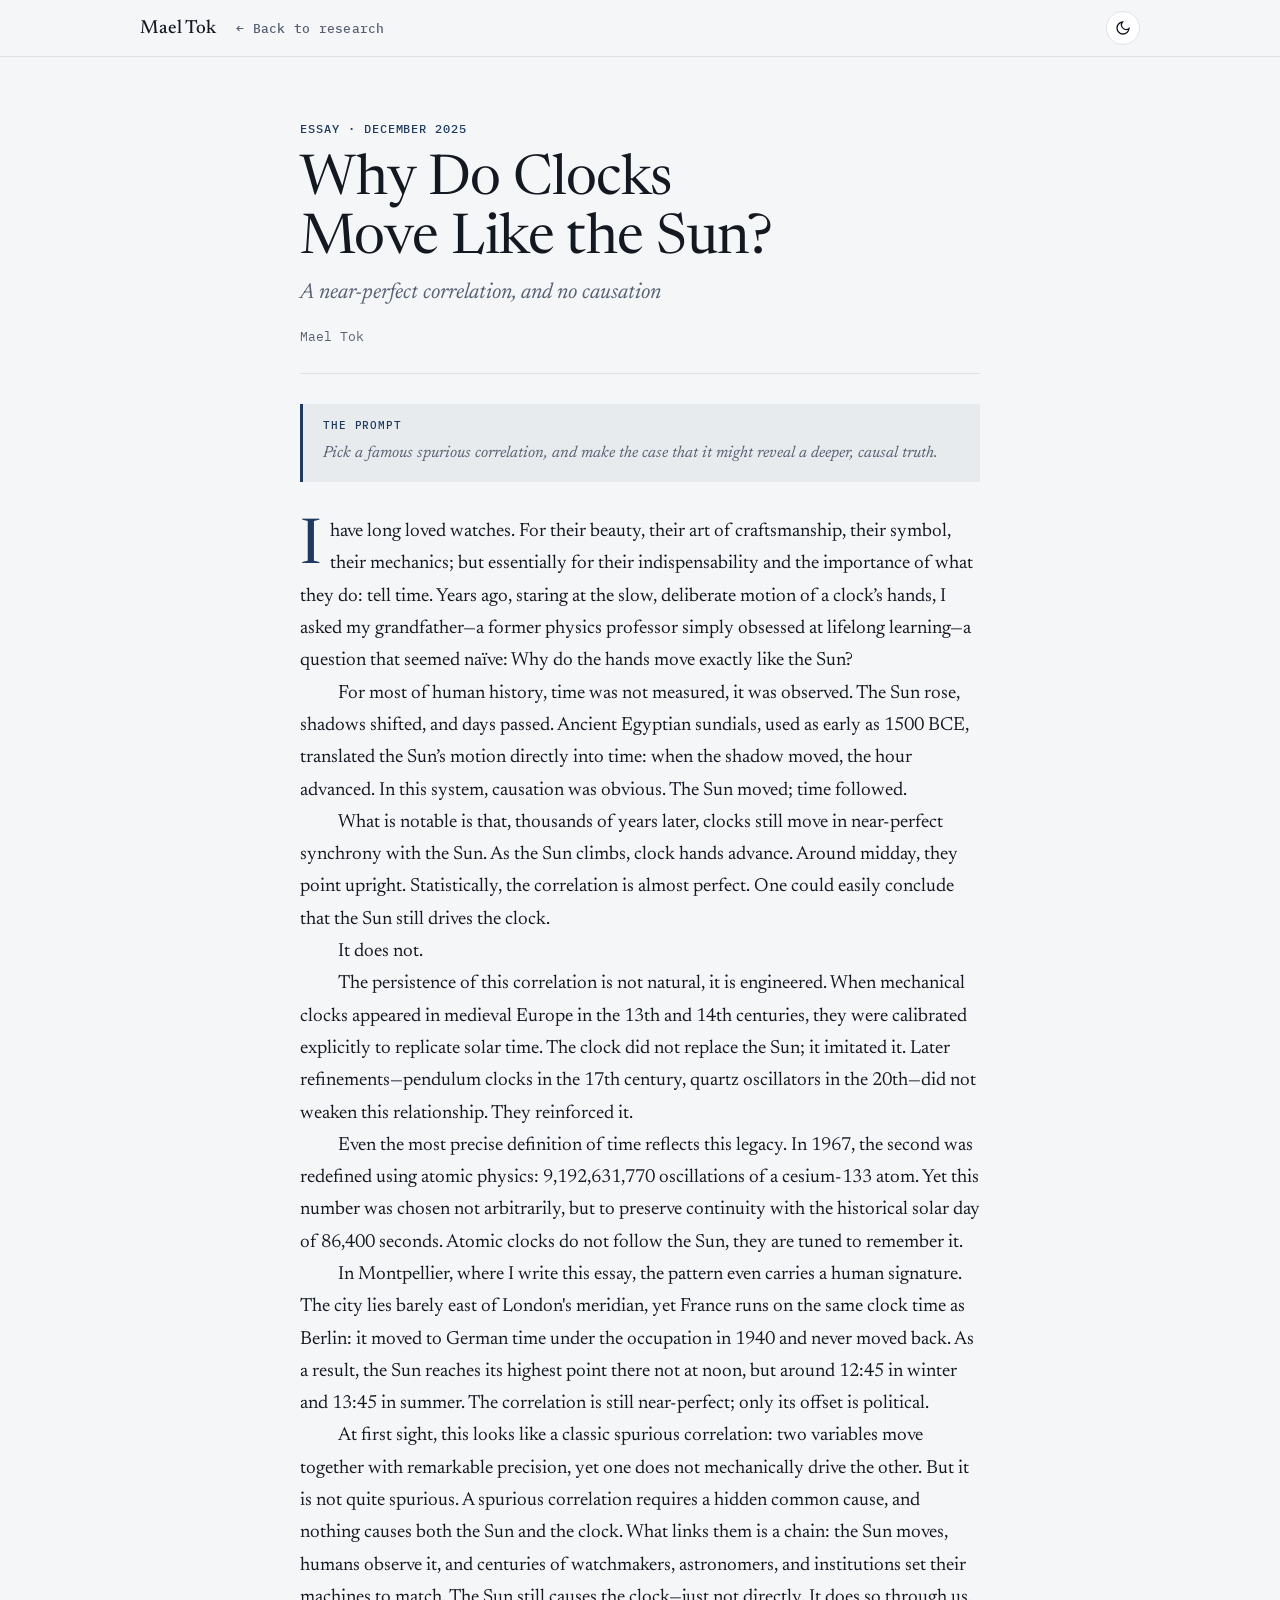
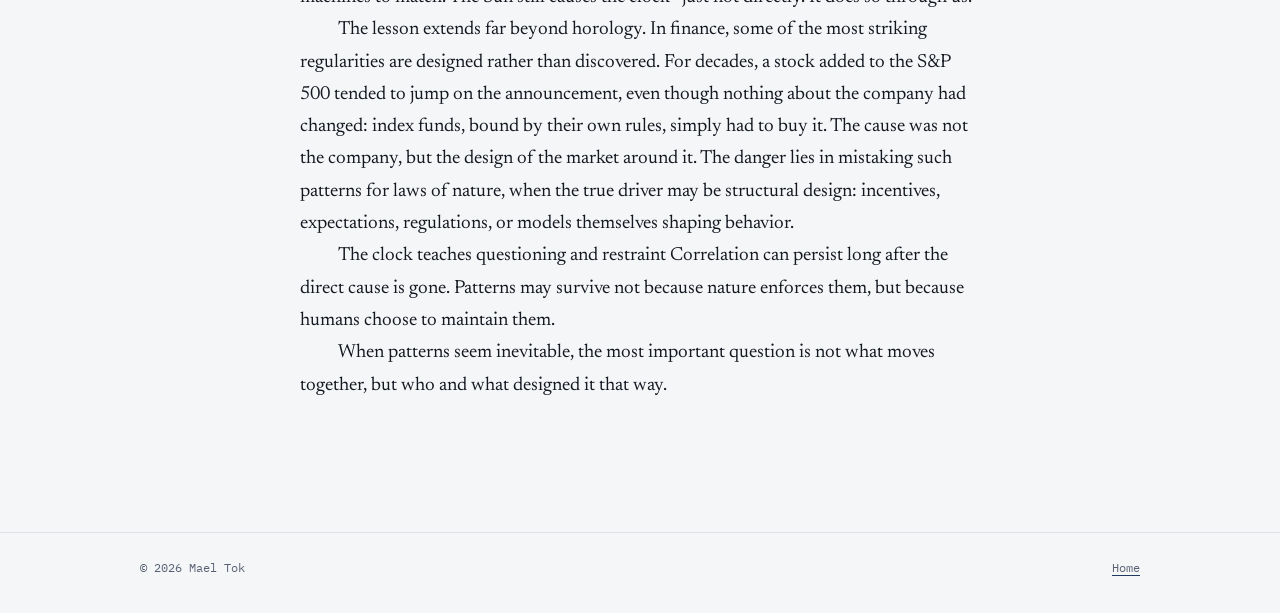
==== commit 5a9d178c: "Update clocks.html" ====
--- a/clocks.html
+++ b/clocks.html
@@ -42,7 +42,7 @@
       <p>In Montpellier, where I write this essay, the pattern even carries a human signature. The city lies barely east of London's meridian, yet France runs on the same clock time as Berlin: it moved to German time under the occupation in 1940 and never moved back. As a result, the Sun reaches its highest point there not at noon, but around 12:45 in winter and 13:45 in summer. The correlation is still near-perfect; only its offset is political.</p>
       <p>At first sight, this looks like a classic spurious correlation: two variables move together with remarkable precision, yet one does not mechanically drive the other. But it is not quite spurious. A spurious correlation requires a hidden common cause, and nothing causes both the Sun and the clock. What links them is a chain: the Sun moves, humans observe it, and centuries of watchmakers, astronomers, and institutions set their machines to match. The Sun still causes the clock—just not directly. It does so through us.</p>
       <p>The lesson extends far beyond horology. In finance, some of the most striking regularities are designed rather than discovered. For decades, a stock added to the S&amp;P 500 tended to jump on the announcement, even though nothing about the company had changed: index funds, bound by their own rules, simply had to buy it. The cause was not the company, but the design of the market around it. The danger lies in mistaking such patterns for laws of nature, when the true driver may be structural design: incentives, expectations, regulations, or models themselves shaping behavior.</p>
-      <p>The clock teaches restraint. Correlation can persist long after the direct cause is gone. Patterns may survive not because nature enforces them, but because humans choose to maintain them.</p>
+      <p>The clock teaches questioning and restraint Correlation can persist long after the direct cause is gone. Patterns may survive not because nature enforces them, but because humans choose to maintain them.</p>
       <p>When patterns seem inevitable, the most important question is not what moves together, but who and what designed it that way.</p>
     </div>
   </article>
